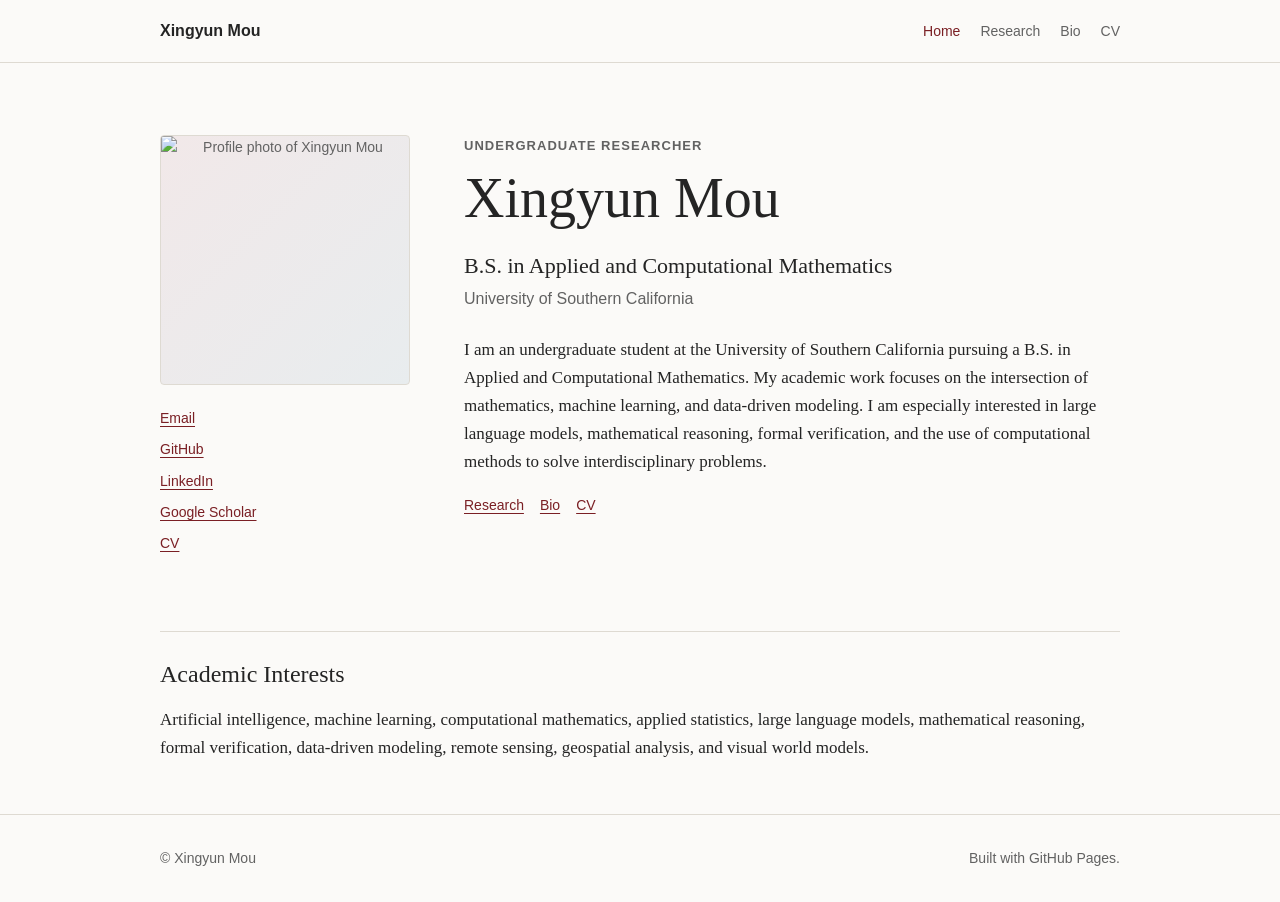
==== index.html @ 6e36f280 "Update CV and remove writing section" ====
<!DOCTYPE html>
<html lang="en">
<head>
  <meta charset="utf-8">
  <meta name="viewport" content="width=device-width, initial-scale=1">
  <meta name="description" content="Personal academic website for Xingyun Mou, undergraduate student in Applied and Computational Mathematics at the University of Southern California.">
  <title>Xingyun Mou</title>
  <link rel="stylesheet" href="assets/styles.css">
</head>
<body>
  <header class="site-header">
    <nav class="nav container" aria-label="Primary navigation">
      <a class="site-title" href="index.html">Xingyun Mou</a>
      <div class="nav-links">
        <a href="index.html" aria-current="page">Home</a>
        <a href="research.html">Research</a>
        <a href="bio.html">Bio</a>
        <a href="files/Xingyun_Mou_CV.pdf">CV</a>
      </div>
    </nav>
  </header>

  <main class="container">
    <section class="profile-layout" aria-labelledby="intro-heading">
      <aside class="profile-panel">
        <figure class="portrait">
          <img src="assets/profile.jpg" alt="Profile photo of Xingyun Mou">
        </figure>
        <div class="contact-links" aria-label="External and contact links">
          <a href="mailto:xingyunm@usc.edu">Email</a>
          <a href="https://github.com/ethanmou">GitHub</a>
          <a href="https://www.linkedin.com/in/xingyun-3b1611391">LinkedIn</a>
          <a href="https://scholar.google.com/citations?user=PLACEHOLDER">Google Scholar</a>
          <a href="files/Xingyun_Mou_CV.pdf">CV</a>
        </div>
      </aside>

      <section class="intro">
        <p class="eyebrow">Undergraduate Researcher</p>
        <h1 id="intro-heading">Xingyun Mou</h1>
        <p class="lead">B.S. in Applied and Computational Mathematics</p>
        <p class="institution">University of Southern California</p>

        <p>
          I am an undergraduate student at the University of Southern California pursuing a
          B.S. in Applied and Computational Mathematics. My academic work focuses on the
          intersection of mathematics, machine learning, and data-driven modeling. I am
          especially interested in large language models, mathematical reasoning, formal
          verification, and the use of computational methods to solve interdisciplinary
          problems.
        </p>

        <div class="quick-links" aria-label="Main sections">
          <a href="research.html">Research</a>
          <a href="bio.html">Bio</a>
          <a href="files/Xingyun_Mou_CV.pdf">CV</a>
        </div>
      </section>
    </section>

    <section class="section-block" aria-labelledby="interests-heading">
      <h2 id="interests-heading">Academic Interests</h2>
      <p>
        Artificial intelligence, machine learning, computational mathematics, applied
        statistics, large language models, mathematical reasoning, formal verification,
        data-driven modeling, remote sensing, geospatial analysis, and visual world models.
      </p>
    </section>
  </main>

  <footer class="site-footer">
    <div class="container">
      <p>&copy; Xingyun Mou</p>
      <p>Built with GitHub Pages.</p>
    </div>
  </footer>
</body>
</html>
---- assets/styles.css ----
:root {
  --background: #fbfaf8;
  --surface: #ffffff;
  --text: #242424;
  --muted: #626262;
  --border: #dedad2;
  --accent: #7a1f24;
  --accent-dark: #5f161b;
  --tag-bg: #f1eee8;
  --max-width: 960px;
}

* {
  box-sizing: border-box;
}

html {
  scroll-behavior: smooth;
}

body {
  margin: 0;
  background: var(--background);
  color: var(--text);
  font-family: Georgia, "Times New Roman", serif;
  font-size: 17px;
  line-height: 1.65;
}

a {
  color: var(--accent);
  text-decoration-thickness: 1px;
  text-underline-offset: 3px;
}

a:hover,
a:focus {
  color: var(--accent-dark);
}

.container {
  width: min(100% - 32px, var(--max-width));
  margin: 0 auto;
}

.site-header {
  background: rgba(251, 250, 248, 0.96);
  border-bottom: 1px solid var(--border);
}

.nav {
  display: flex;
  align-items: center;
  justify-content: space-between;
  gap: 24px;
  padding: 18px 0;
}

.site-title {
  color: var(--text);
  font-family: -apple-system, BlinkMacSystemFont, "Segoe UI", sans-serif;
  font-size: 16px;
  font-weight: 700;
  letter-spacing: 0;
  text-decoration: none;
  white-space: nowrap;
}

.nav-links {
  display: flex;
  flex-wrap: wrap;
  justify-content: flex-end;
  gap: 14px 20px;
  font-family: -apple-system, BlinkMacSystemFont, "Segoe UI", sans-serif;
  font-size: 14px;
}

.nav-links a {
  color: var(--muted);
  text-decoration: none;
}

.nav-links a:hover,
.nav-links a:focus,
.nav-links a[aria-current="page"] {
  color: var(--accent);
}

.profile-layout {
  display: grid;
  grid-template-columns: 250px minmax(0, 1fr);
  gap: 54px;
  padding: 72px 0 42px;
}

.profile-panel {
  display: flex;
  flex-direction: column;
  gap: 22px;
}

.portrait {
  display: grid;
  place-items: center;
  width: 100%;
  aspect-ratio: 1;
  margin: 0;
  overflow: hidden;
  border: 1px solid var(--border);
  border-radius: 4px;
  background:
    linear-gradient(135deg, rgba(122, 31, 36, 0.1), rgba(66, 102, 116, 0.12)),
    var(--surface);
}

.portrait img {
  width: 100%;
  height: 100%;
  object-fit: cover;
  color: var(--muted);
  font-family: -apple-system, BlinkMacSystemFont, "Segoe UI", sans-serif;
  font-size: 14px;
  text-align: center;
}

.contact-links,
.quick-links {
  display: flex;
  flex-wrap: wrap;
  gap: 10px 16px;
  font-family: -apple-system, BlinkMacSystemFont, "Segoe UI", sans-serif;
  font-size: 14px;
}

.contact-links {
  flex-direction: column;
  gap: 8px;
}

.contact-links a,
.quick-links a {
  width: fit-content;
}

.intro {
  max-width: 660px;
}

.eyebrow {
  margin: 0 0 8px;
  color: var(--muted);
  font-family: -apple-system, BlinkMacSystemFont, "Segoe UI", sans-serif;
  font-size: 13px;
  font-weight: 700;
  letter-spacing: 0.08em;
  text-transform: uppercase;
}

h1,
h2,
h3 {
  margin: 0;
  color: var(--text);
  line-height: 1.2;
}

h1 {
  font-size: clamp(34px, 6vw, 56px);
  font-weight: 500;
}

h2 {
  font-size: 24px;
  font-weight: 500;
}

.lead {
  margin: 18px 0 0;
  font-size: 22px;
  line-height: 1.45;
}

.institution {
  margin: 4px 0 24px;
  color: var(--muted);
  font-family: -apple-system, BlinkMacSystemFont, "Segoe UI", sans-serif;
  font-size: 16px;
}

.section-block {
  margin: 34px 0 52px;
  padding-top: 28px;
  border-top: 1px solid var(--border);
}

.section-block h2 {
  margin-bottom: 12px;
}

.page {
  padding: 58px 0 64px;
}

.page-header {
  max-width: 730px;
  margin-bottom: 34px;
}

.page-header h1 {
  font-size: clamp(32px, 5vw, 48px);
}

.page-header p:last-child {
  color: var(--muted);
}

.project-list {
  display: grid;
  gap: 24px;
}

.project {
  padding: 26px;
  background: var(--surface);
  border: 1px solid var(--border);
  border-radius: 6px;
}

.project-heading {
  margin-bottom: 14px;
}

.project-meta {
  margin: 8px 0 0;
  color: var(--muted);
  font-family: -apple-system, BlinkMacSystemFont, "Segoe UI", sans-serif;
  font-size: 14px;
}

.keywords {
  display: flex;
  flex-wrap: wrap;
  gap: 8px;
  margin: 20px 0 0;
  font-family: -apple-system, BlinkMacSystemFont, "Segoe UI", sans-serif;
  font-size: 13px;
}

.keywords span {
  padding: 4px 9px;
  background: var(--tag-bg);
  border: 1px solid var(--border);
  border-radius: 999px;
  color: #4b4b4b;
}

.project-link {
  margin: 18px 0 0;
  color: var(--muted);
  font-family: -apple-system, BlinkMacSystemFont, "Segoe UI", sans-serif;
  font-size: 14px;
}

.prose {
  max-width: 760px;
}

.site-footer {
  padding: 32px 0;
  border-top: 1px solid var(--border);
  color: var(--muted);
  font-family: -apple-system, BlinkMacSystemFont, "Segoe UI", sans-serif;
  font-size: 14px;
}

.site-footer .container {
  display: flex;
  align-items: center;
  justify-content: space-between;
  gap: 16px;
}

.site-footer p {
  margin: 0;
}

@media (max-width: 760px) {
  .nav {
    align-items: flex-start;
    flex-direction: column;
    gap: 12px;
  }

  .nav-links {
    justify-content: flex-start;
  }

  .profile-layout {
    grid-template-columns: 1fr;
    gap: 32px;
    padding-top: 46px;
  }

  .profile-panel {
    max-width: 280px;
  }

  .contact-links {
    flex-direction: row;
  }

  .project {
    padding: 20px;
  }

  .site-footer .container {
    align-items: flex-start;
    flex-direction: column;
    gap: 6px;
  }
}
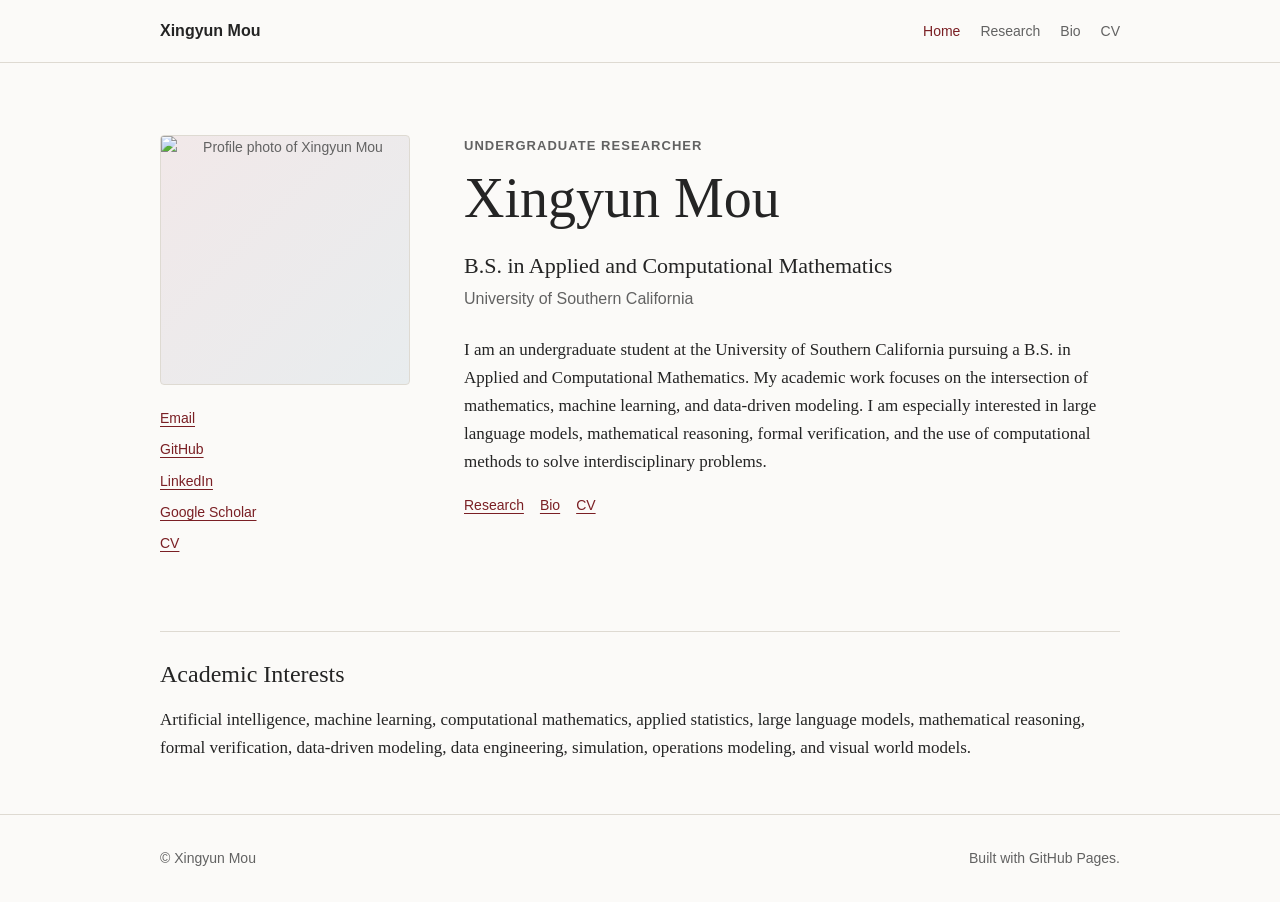
==== commit fe8700d6: "Update research experience and interests" ====
--- a/index.html
+++ b/index.html
@@ -63,7 +63,8 @@
       <p>
         Artificial intelligence, machine learning, computational mathematics, applied
         statistics, large language models, mathematical reasoning, formal verification,
-        data-driven modeling, remote sensing, geospatial analysis, and visual world models.
+        data-driven modeling, data engineering, simulation, operations modeling, and
+        visual world models.
       </p>
     </section>
   </main>
--- a/assets/styles.css
+++ b/assets/styles.css
@@ -254,13 +254,6 @@
   color: #4b4b4b;
 }
 
-.project-link {
-  margin: 18px 0 0;
-  color: var(--muted);
-  font-family: -apple-system, BlinkMacSystemFont, "Segoe UI", sans-serif;
-  font-size: 14px;
-}
-
 .prose {
   max-width: 760px;
 }
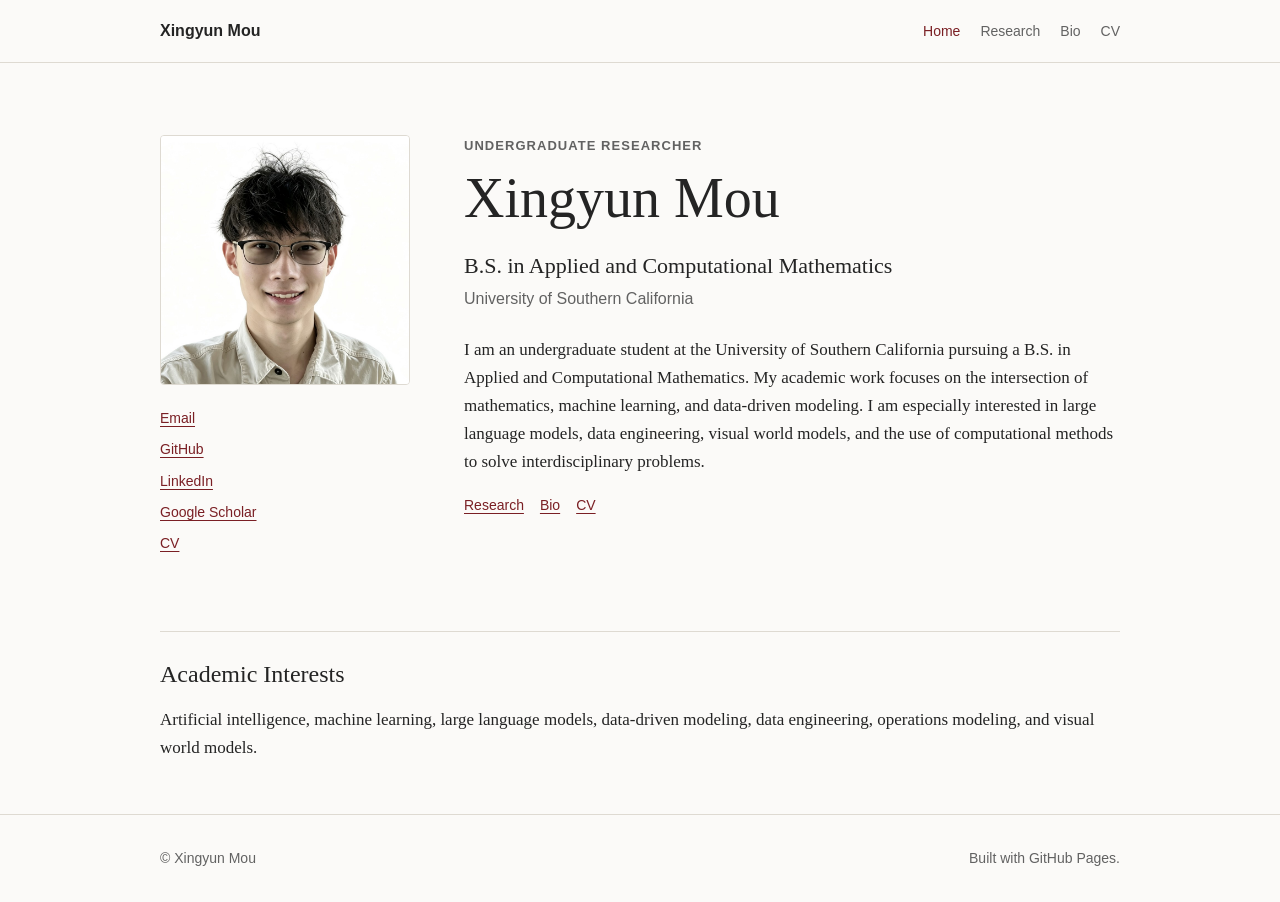
==== commit 9d55b96d: "Refine academic interests" ====
--- a/index.html
+++ b/index.html
@@ -45,8 +45,8 @@
           I am an undergraduate student at the University of Southern California pursuing a
           B.S. in Applied and Computational Mathematics. My academic work focuses on the
           intersection of mathematics, machine learning, and data-driven modeling. I am
-          especially interested in large language models, mathematical reasoning, formal
-          verification, and the use of computational methods to solve interdisciplinary
+          especially interested in large language models, data engineering, visual world
+          models, and the use of computational methods to solve interdisciplinary
           problems.
         </p>
 
@@ -61,10 +61,8 @@
     <section class="section-block" aria-labelledby="interests-heading">
       <h2 id="interests-heading">Academic Interests</h2>
       <p>
-        Artificial intelligence, machine learning, computational mathematics, applied
-        statistics, large language models, mathematical reasoning, formal verification,
-        data-driven modeling, data engineering, simulation, operations modeling, and
-        visual world models.
+        Artificial intelligence, machine learning, large language models, data-driven
+        modeling, data engineering, operations modeling, and visual world models.
       </p>
     </section>
   </main>
--- a/assets/styles.css
+++ b/assets/styles.css
@@ -254,6 +254,12 @@
   color: #4b4b4b;
 }
 
+.project-link {
+  margin: 18px 0 0;
+  font-family: -apple-system, BlinkMacSystemFont, "Segoe UI", sans-serif;
+  font-size: 14px;
+}
+
 .prose {
   max-width: 760px;
 }
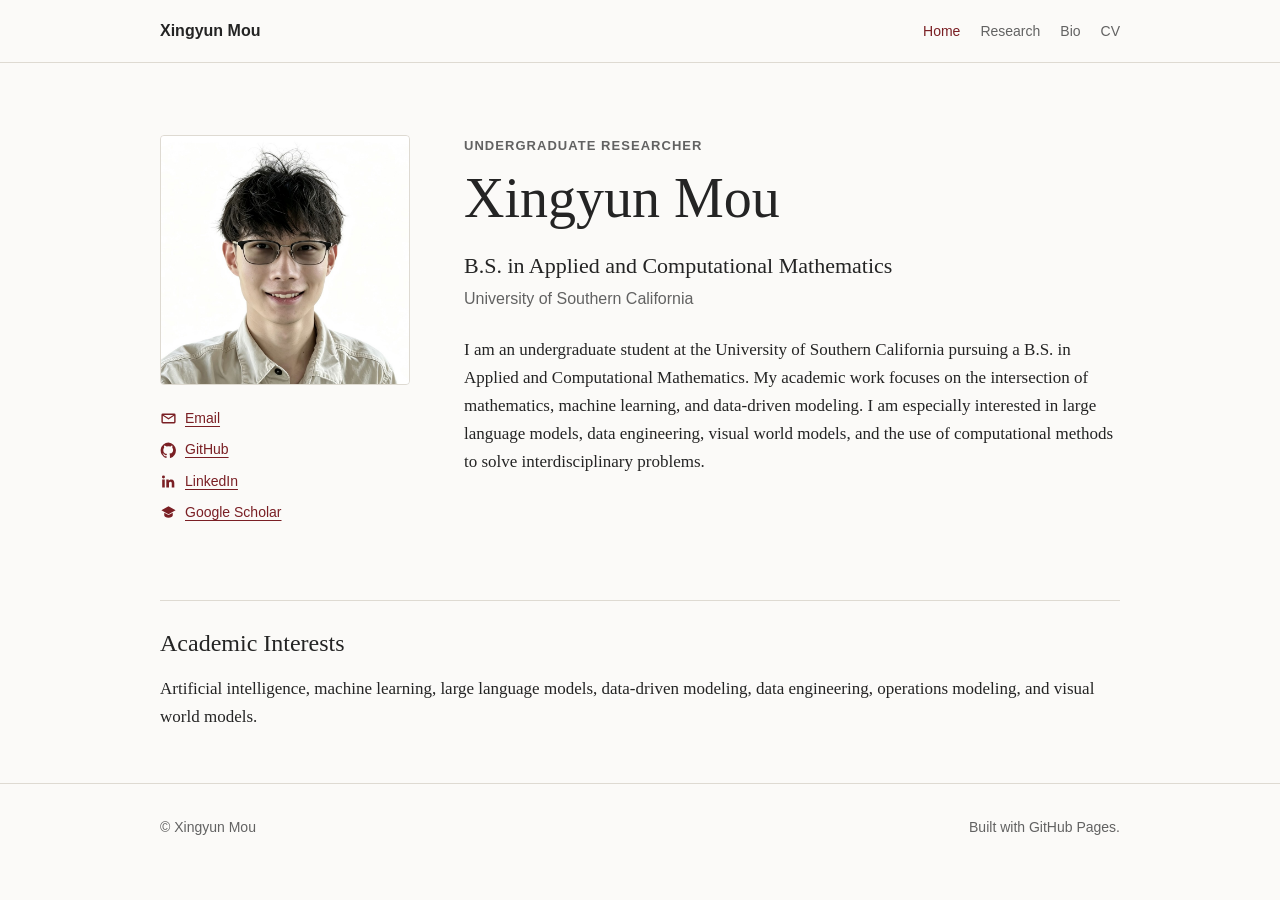
==== commit 1eddd658: "Add contact icons and remove duplicate home links" ====
--- a/index.html
+++ b/index.html
@@ -27,11 +27,30 @@
           <img src="assets/profile.jpg" alt="Profile photo of Xingyun Mou">
         </figure>
         <div class="contact-links" aria-label="External and contact links">
-          <a href="mailto:xingyunm@usc.edu">Email</a>
-          <a href="https://github.com/ethanmou">GitHub</a>
-          <a href="https://www.linkedin.com/in/xingyun-3b1611391">LinkedIn</a>
-          <a href="https://scholar.google.com/citations?user=PLACEHOLDER">Google Scholar</a>
-          <a href="files/Xingyun_Mou_CV.pdf">CV</a>
+          <a href="mailto:xingyunm@usc.edu">
+            <svg aria-hidden="true" viewBox="0 0 24 24">
+              <path d="M4 5h16a2 2 0 0 1 2 2v10a2 2 0 0 1-2 2H4a2 2 0 0 1-2-2V7a2 2 0 0 1 2-2Zm0 3.2v8.8h16V8.2l-8 5.2-8-5.2Zm1.2-1.2 6.8 4.4L18.8 7H5.2Z"/>
+            </svg>
+            <span>Email</span>
+          </a>
+          <a href="https://github.com/ethanmou">
+            <svg aria-hidden="true" viewBox="0 0 24 24">
+              <path d="M12 .8a11.2 11.2 0 0 0-3.5 21.8c.6.1.8-.3.8-.6v-2c-3.2.7-3.9-1.4-3.9-1.4-.5-1.3-1.2-1.7-1.2-1.7-1-.7.1-.7.1-.7 1.1.1 1.7 1.2 1.7 1.2 1 1.7 2.7 1.2 3.3.9.1-.7.4-1.2.7-1.5-2.6-.3-5.3-1.3-5.3-5.6 0-1.2.4-2.3 1.2-3.1-.1-.3-.5-1.5.1-3 0 0 1-.3 3.2 1.2a11 11 0 0 1 5.8 0C16.2 4.8 17.2 5 17.2 5c.6 1.5.2 2.7.1 3 .7.8 1.2 1.8 1.2 3.1 0 4.3-2.7 5.3-5.3 5.6.4.4.8 1.1.8 2.2V22c0 .3.2.7.8.6A11.2 11.2 0 0 0 12 .8Z"/>
+            </svg>
+            <span>GitHub</span>
+          </a>
+          <a href="https://www.linkedin.com/in/xingyun-3b1611391">
+            <svg aria-hidden="true" viewBox="0 0 24 24">
+              <path d="M4.9 3.5a2.1 2.1 0 1 1 0 4.2 2.1 2.1 0 0 1 0-4.2ZM3.1 9.3h3.6v11.2H3.1V9.3Zm5.8 0h3.4v1.5h.1c.5-.9 1.7-1.8 3.4-1.8 3.7 0 4.4 2.4 4.4 5.6v5.9h-3.6v-5.2c0-1.3 0-2.9-1.8-2.9s-2.1 1.4-2.1 2.8v5.3H8.9V9.3Z"/>
+            </svg>
+            <span>LinkedIn</span>
+          </a>
+          <a href="https://scholar.google.com/citations?user=PLACEHOLDER">
+            <svg aria-hidden="true" viewBox="0 0 24 24">
+              <path d="m12 3 10 5.8-10 5.8L2 8.8 12 3Zm-6 9.2 6 3.5 6-3.5v4.2c0 1.2-2.7 3.1-6 3.1s-6-1.9-6-3.1v-4.2Z"/>
+            </svg>
+            <span>Google Scholar</span>
+          </a>
         </div>
       </aside>
 
@@ -49,12 +68,6 @@
           models, and the use of computational methods to solve interdisciplinary
           problems.
         </p>
-
-        <div class="quick-links" aria-label="Main sections">
-          <a href="research.html">Research</a>
-          <a href="bio.html">Bio</a>
-          <a href="files/Xingyun_Mou_CV.pdf">CV</a>
-        </div>
       </section>
     </section>
 
--- a/assets/styles.css
+++ b/assets/styles.css
@@ -123,8 +123,7 @@
   text-align: center;
 }
 
-.contact-links,
-.quick-links {
+.contact-links {
   display: flex;
   flex-wrap: wrap;
   gap: 10px 16px;
@@ -137,9 +136,18 @@
   gap: 8px;
 }
 
-.contact-links a,
-.quick-links a {
+.contact-links a {
+  display: inline-flex;
+  align-items: center;
+  gap: 8px;
   width: fit-content;
+}
+
+.contact-links svg {
+  width: 17px;
+  height: 17px;
+  flex: 0 0 17px;
+  fill: currentColor;
 }
 
 .intro {
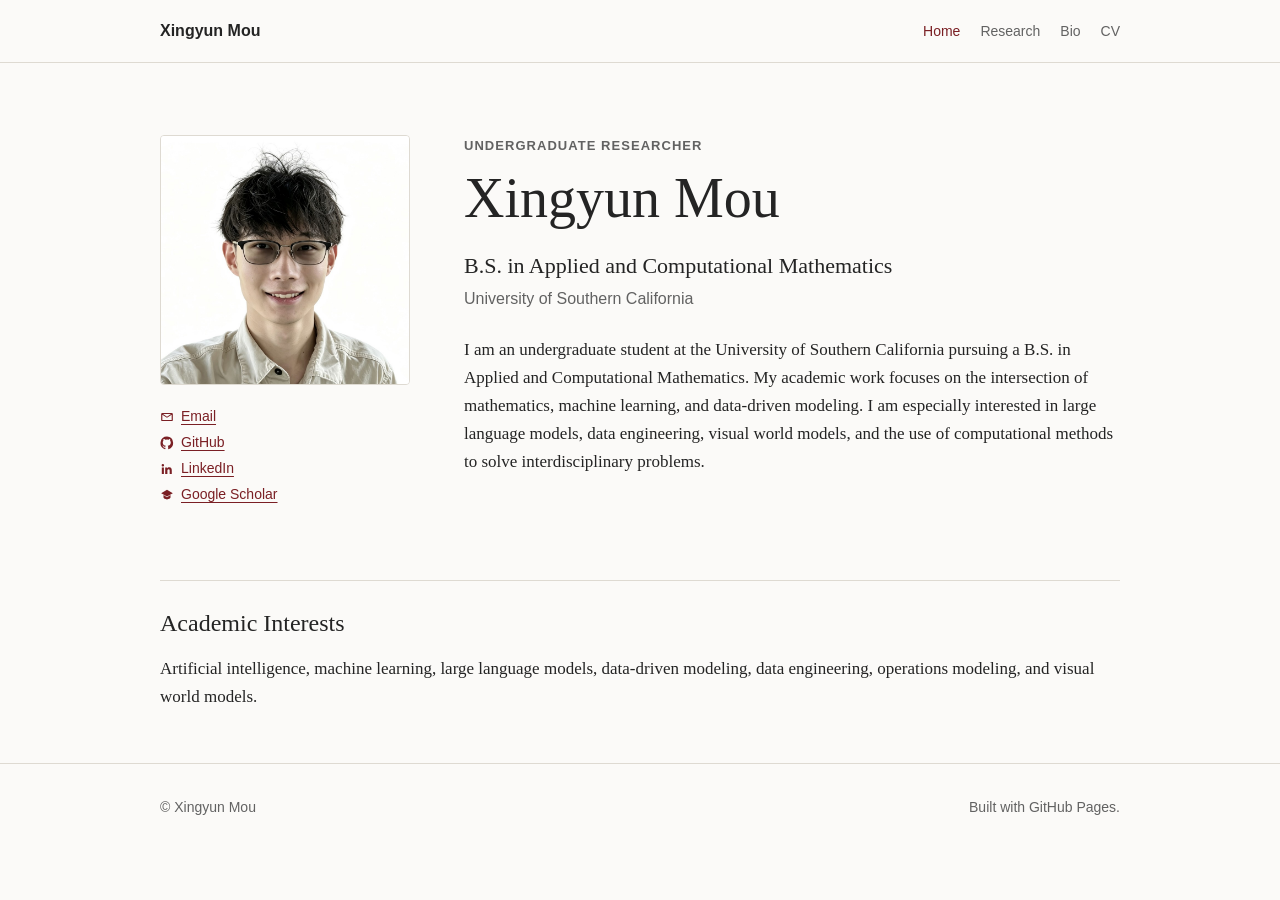
==== commit 86c16094: "Fix contact icon sizing" ====
--- a/index.html
+++ b/index.html
@@ -28,25 +28,25 @@
         </figure>
         <div class="contact-links" aria-label="External and contact links">
           <a href="mailto:xingyunm@usc.edu">
-            <svg aria-hidden="true" viewBox="0 0 24 24">
+            <svg class="contact-icon" aria-hidden="true" viewBox="0 0 24 24" width="14" height="14" focusable="false">
               <path d="M4 5h16a2 2 0 0 1 2 2v10a2 2 0 0 1-2 2H4a2 2 0 0 1-2-2V7a2 2 0 0 1 2-2Zm0 3.2v8.8h16V8.2l-8 5.2-8-5.2Zm1.2-1.2 6.8 4.4L18.8 7H5.2Z"/>
             </svg>
             <span>Email</span>
           </a>
           <a href="https://github.com/ethanmou">
-            <svg aria-hidden="true" viewBox="0 0 24 24">
+            <svg class="contact-icon" aria-hidden="true" viewBox="0 0 24 24" width="14" height="14" focusable="false">
               <path d="M12 .8a11.2 11.2 0 0 0-3.5 21.8c.6.1.8-.3.8-.6v-2c-3.2.7-3.9-1.4-3.9-1.4-.5-1.3-1.2-1.7-1.2-1.7-1-.7.1-.7.1-.7 1.1.1 1.7 1.2 1.7 1.2 1 1.7 2.7 1.2 3.3.9.1-.7.4-1.2.7-1.5-2.6-.3-5.3-1.3-5.3-5.6 0-1.2.4-2.3 1.2-3.1-.1-.3-.5-1.5.1-3 0 0 1-.3 3.2 1.2a11 11 0 0 1 5.8 0C16.2 4.8 17.2 5 17.2 5c.6 1.5.2 2.7.1 3 .7.8 1.2 1.8 1.2 3.1 0 4.3-2.7 5.3-5.3 5.6.4.4.8 1.1.8 2.2V22c0 .3.2.7.8.6A11.2 11.2 0 0 0 12 .8Z"/>
             </svg>
             <span>GitHub</span>
           </a>
           <a href="https://www.linkedin.com/in/xingyun-3b1611391">
-            <svg aria-hidden="true" viewBox="0 0 24 24">
+            <svg class="contact-icon" aria-hidden="true" viewBox="0 0 24 24" width="14" height="14" focusable="false">
               <path d="M4.9 3.5a2.1 2.1 0 1 1 0 4.2 2.1 2.1 0 0 1 0-4.2ZM3.1 9.3h3.6v11.2H3.1V9.3Zm5.8 0h3.4v1.5h.1c.5-.9 1.7-1.8 3.4-1.8 3.7 0 4.4 2.4 4.4 5.6v5.9h-3.6v-5.2c0-1.3 0-2.9-1.8-2.9s-2.1 1.4-2.1 2.8v5.3H8.9V9.3Z"/>
             </svg>
             <span>LinkedIn</span>
           </a>
           <a href="https://scholar.google.com/citations?user=PLACEHOLDER">
-            <svg aria-hidden="true" viewBox="0 0 24 24">
+            <svg class="contact-icon" aria-hidden="true" viewBox="0 0 24 24" width="14" height="14" focusable="false">
               <path d="m12 3 10 5.8-10 5.8L2 8.8 12 3Zm-6 9.2 6 3.5 6-3.5v4.2c0 1.2-2.7 3.1-6 3.1s-6-1.9-6-3.1v-4.2Z"/>
             </svg>
             <span>Google Scholar</span>
--- a/assets/styles.css
+++ b/assets/styles.css
@@ -133,20 +133,22 @@
 
 .contact-links {
   flex-direction: column;
-  gap: 8px;
+  gap: 7px;
 }
 
 .contact-links a {
   display: inline-flex;
   align-items: center;
-  gap: 8px;
+  gap: 7px;
   width: fit-content;
-}
-
-.contact-links svg {
-  width: 17px;
-  height: 17px;
-  flex: 0 0 17px;
+  line-height: 1.35;
+}
+
+.contact-icon {
+  display: inline-block;
+  width: 1em;
+  height: 1em;
+  flex: 0 0 1em;
   fill: currentColor;
 }
 
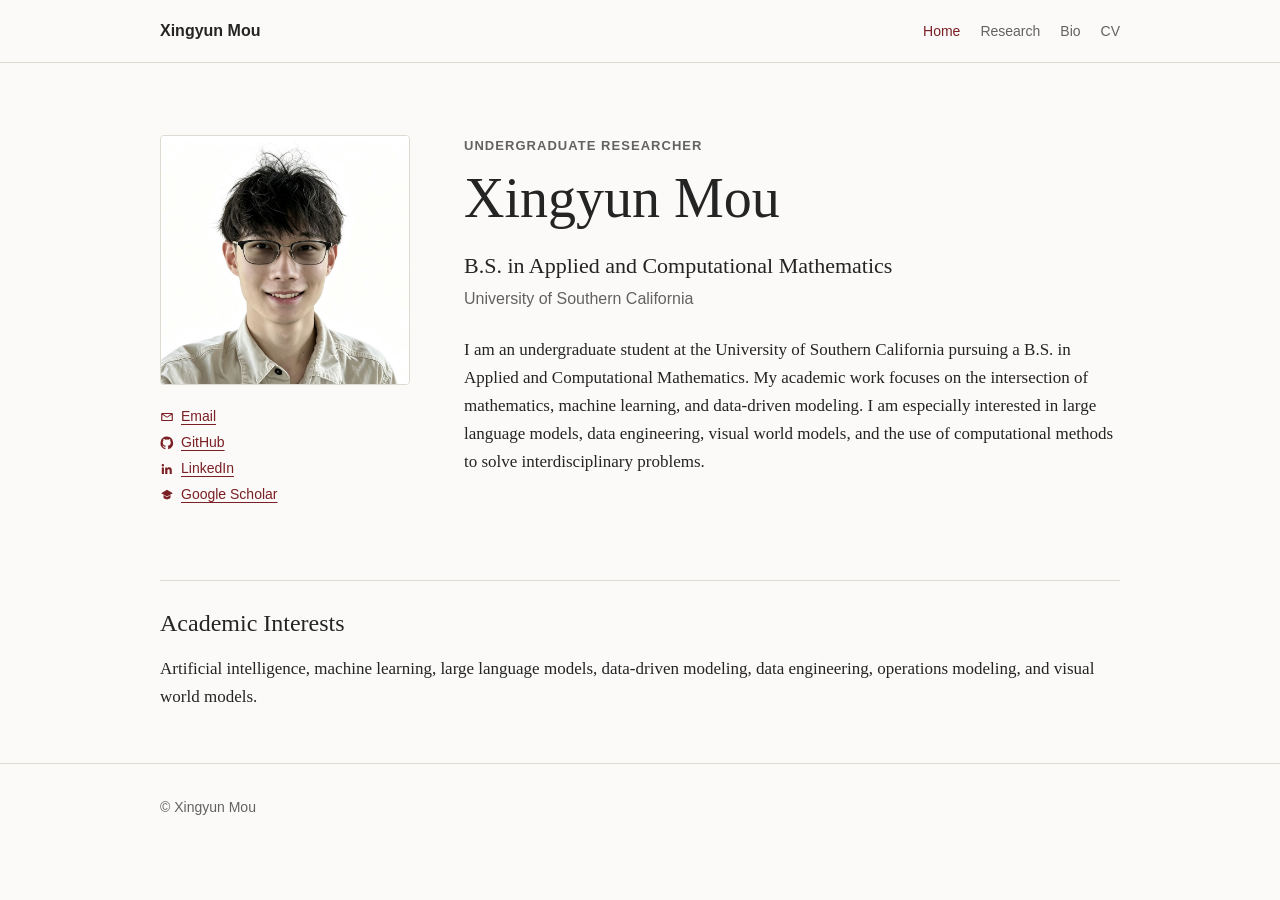
==== commit d63eb3aa: "Remove GitHub Pages footer text" ====
--- a/index.html
+++ b/index.html
@@ -83,7 +83,6 @@
   <footer class="site-footer">
     <div class="container">
       <p>&copy; Xingyun Mou</p>
-      <p>Built with GitHub Pages.</p>
     </div>
   </footer>
 </body>
--- a/assets/styles.css
+++ b/assets/styles.css
@@ -283,10 +283,7 @@
 }
 
 .site-footer .container {
-  display: flex;
-  align-items: center;
-  justify-content: space-between;
-  gap: 16px;
+  display: block;
 }
 
 .site-footer p {
@@ -321,10 +318,4 @@
   .project {
     padding: 20px;
   }
-
-  .site-footer .container {
-    align-items: flex-start;
-    flex-direction: column;
-    gap: 6px;
-  }
-}
+}
